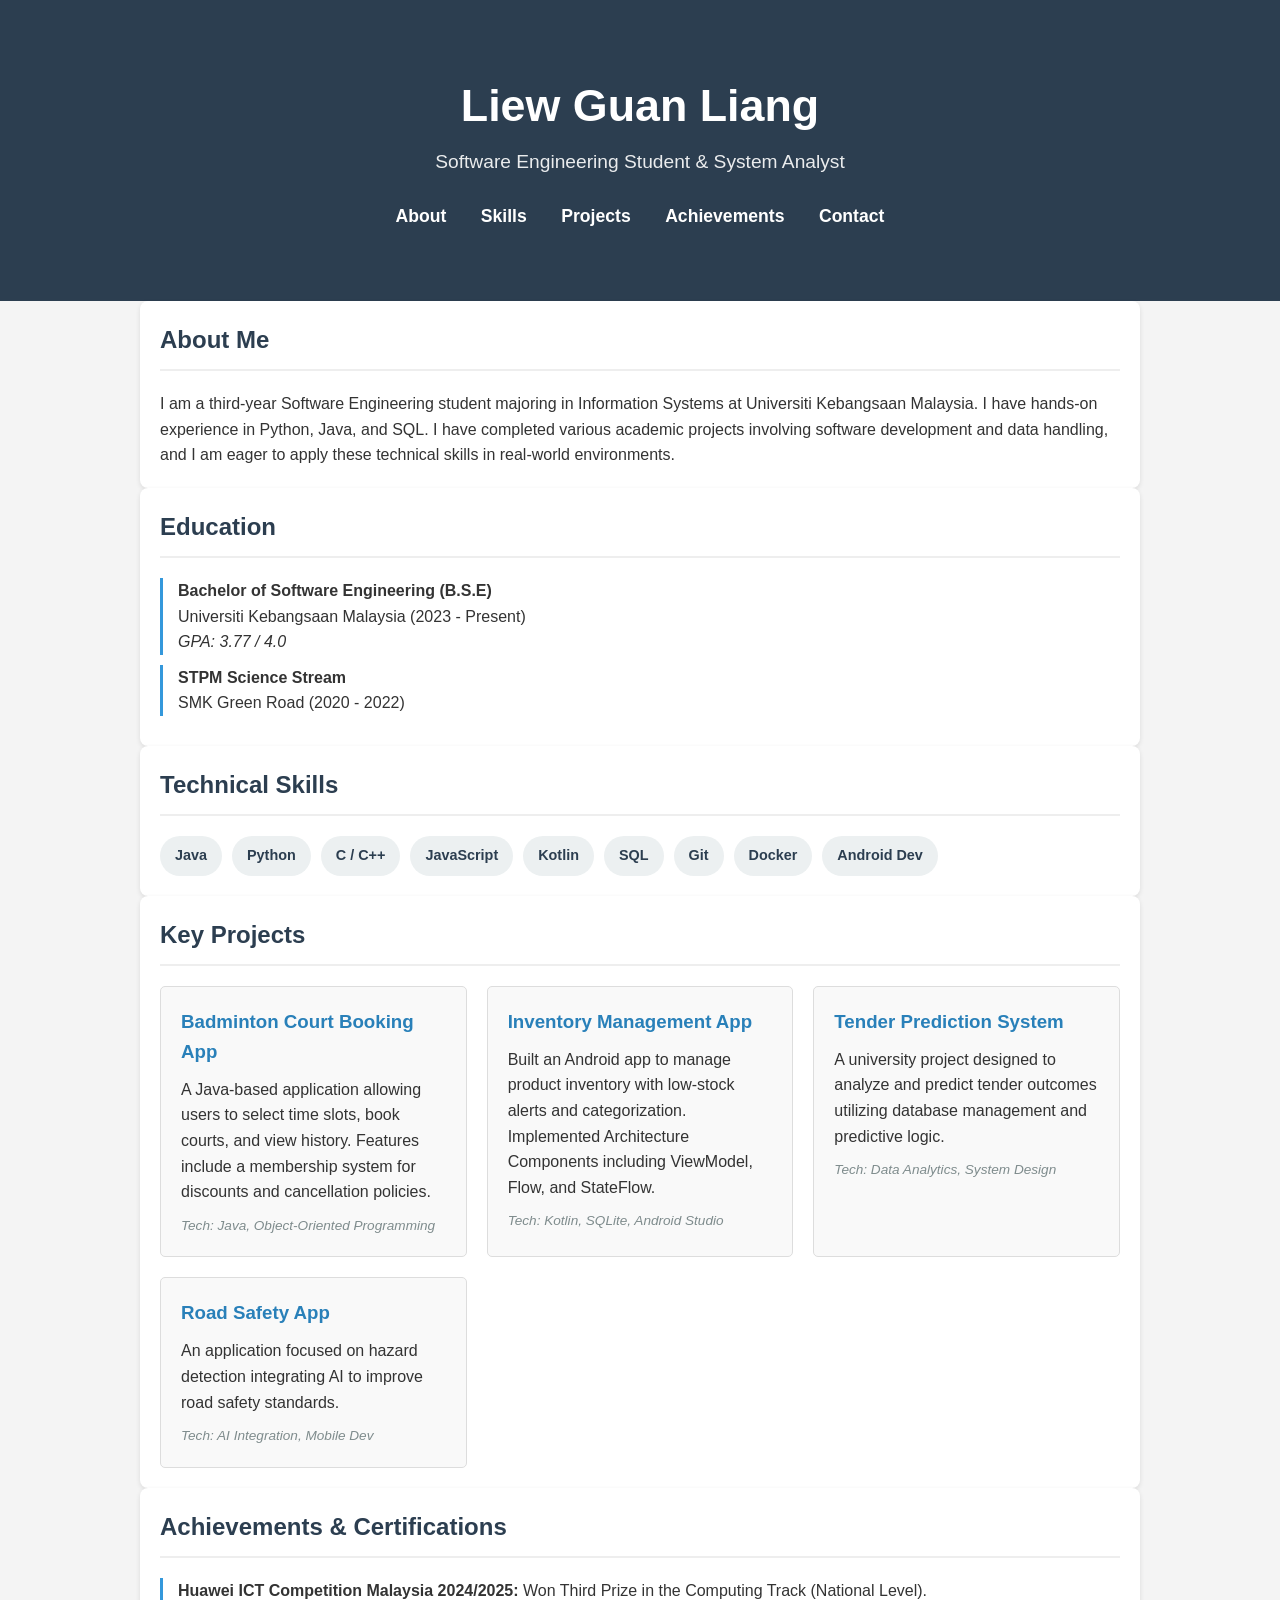
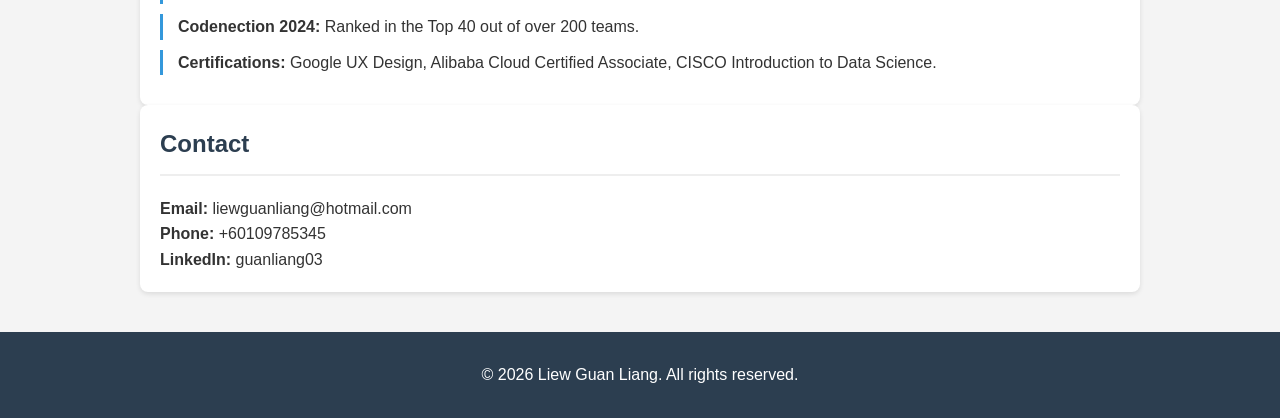
==== index.html @ 7f11881a "Add files via upload" ====
<!DOCTYPE html>
<html lang="en">
<head>
    <meta charset="UTF-8">
    <meta name="viewport" content="width=device-width, initial-scale=1.0">
    <title>Liew Guan Liang - Portfolio</title>
    <style>
        /* General Reset */
        * {
            margin: 0;
            padding: 0;
            box-sizing: border-box;
            font-family: 'Arial', sans-serif;
        }

        body {
            background-color: #f4f4f4;
            color: #333;
            line-height: 1.6;
        }

        /* Container */
        .container {
            width: 90%;
            max-width: 1000px;
            margin: auto;
            padding: 20px;
        }

        /* Header */
        header {
            background: #2c3e50;
            color: #fff;
            padding: 50px 0;
            text-align: center;
        }

        header h1 {
            font-size: 2.8rem;
            margin-bottom: 5px;
        }

        header p {
            font-size: 1.2rem;
            opacity: 0.9;
        }

        nav {
            margin-top: 25px;
        }

        nav a {
            color: #fff;
            text-decoration: none;
            margin: 0 15px;
            font-weight: bold;
            font-size: 1.1rem;
        }

        nav a:hover {
            text-decoration: underline;
        }

        /* Sections */
        section {
            margin: 30px auto;
            background: #fff;
            padding: 30px;
            border-radius: 8px;
            box-shadow: 0 2px 5px rgba(0,0,0,0.1);
        }

        h2 {
            color: #2c3e50;
            margin-bottom: 20px;
            border-bottom: 2px solid #eee;
            padding-bottom: 10px;
        }

        /* Lists (Education, Achievements) */
        ul.simple-list {
            list-style-type: none;
            padding-left: 0;
        }

        ul.simple-list li {
            margin-bottom: 10px;
            padding-left: 15px;
            border-left: 3px solid #3498db;
        }

        /* Skills Tag Cloud */
        .skills-container {
            display: flex;
            flex-wrap: wrap;
            gap: 10px;
        }

        .skill-tag {
            background: #ecf0f1;
            color: #2c3e50;
            padding: 8px 15px;
            border-radius: 20px;
            font-weight: bold;
            font-size: 0.9rem;
        }

        /* Project Grid */
        .project-grid {
            display: grid;
            grid-template-columns: repeat(auto-fit, minmax(280px, 1fr));
            gap: 20px;
        }

        .card {
            background: #f9f9f9;
            padding: 20px;
            border: 1px solid #ddd;
            border-radius: 5px;
            transition: transform 0.2s;
        }

        .card:hover {
            transform: translateY(-5px);
            box-shadow: 0 4px 8px rgba(0,0,0,0.1);
        }

        .card h3 {
            margin-bottom: 10px;
            color: #2980b9;
        }

        .card .tech-stack {
            font-size: 0.85rem;
            color: #7f8c8d;
            margin-top: 10px;
            font-style: italic;
        }

        /* Footer */
        footer {
            text-align: center;
            padding: 30px;
            background: #2c3e50;
            color: #fff;
            margin-top: 40px;
        }

        footer a {
            color: #bdc3c7;
            text-decoration: none;
        }
    </style>
</head>
<body>

    <header>
        <div class="container">
            <h1>Liew Guan Liang</h1>
            <p>Software Engineering Student & System Analyst</p>
            <nav>
                <a href="#about">About</a>
                <a href="#skills">Skills</a>
                <a href="#projects">Projects</a>
                <a href="#achievements">Achievements</a>
                <a href="#contact">Contact</a>
            </nav>
        </div>
    </header>

    <section id="about" class="container">
        <h2>About Me</h2>
        <p>I am a third-year Software Engineering student majoring in Information Systems at Universiti Kebangsaan Malaysia. I have hands-on experience in Python, Java, and SQL. I have completed various academic projects involving software development and data handling, and I am eager to apply these technical skills in real-world environments.</p>
    </section>

    <section id="education" class="container">
        <h2>Education</h2>
        <ul class="simple-list">
            <li>
                <strong>Bachelor of Software Engineering (B.S.E)</strong><br>
                Universiti Kebangsaan Malaysia (2023 - Present) <br>
                <em>GPA: 3.77 / 4.0</em>
            </li>
            <li>
                <strong>STPM Science Stream</strong><br>
                SMK Green Road (2020 - 2022)
            </li>
        </ul>
    </section>

    <section id="skills" class="container">
        <h2>Technical Skills</h2>
        <div class="skills-container">
            <span class="skill-tag">Java</span>
            <span class="skill-tag">Python</span>
            <span class="skill-tag">C / C++</span>
            <span class="skill-tag">JavaScript</span>
            <span class="skill-tag">Kotlin</span>
            <span class="skill-tag">SQL</span>
            <span class="skill-tag">Git</span>
            <span class="skill-tag">Docker</span>
            <span class="skill-tag">Android Dev</span>
        </div>
    </section>

    <section id="projects" class="container">
        <h2>Key Projects</h2>
        <div class="project-grid">
            
            <div class="card">
                <h3>Badminton Court Booking App</h3>
                <p>A Java-based application allowing users to select time slots, book courts, and view history. Features include a membership system for discounts and cancellation policies.</p>
                <p class="tech-stack">Tech: Java, Object-Oriented Programming</p>
            </div>

            <div class="card">
                <h3>Inventory Management App</h3>
                <p>Built an Android app to manage product inventory with low-stock alerts and categorization. Implemented Architecture Components including ViewModel, Flow, and StateFlow.</p>
                <p class="tech-stack">Tech: Kotlin, SQLite, Android Studio</p>
            </div>

            <div class="card">
                <h3>Tender Prediction System</h3>
                <p>A university project designed to analyze and predict tender outcomes utilizing database management and predictive logic.</p>
                <p class="tech-stack">Tech: Data Analytics, System Design</p>
            </div>

            <div class="card">
                <h3>Road Safety App</h3>
                <p>An application focused on hazard detection integrating AI to improve road safety standards.</p>
                <p class="tech-stack">Tech: AI Integration, Mobile Dev</p>
            </div>

        </div>
    </section>

    <section id="achievements" class="container">
        <h2>Achievements & Certifications</h2>
        <ul class="simple-list">
            <li><strong>Huawei ICT Competition Malaysia 2024/2025:</strong> Won Third Prize in the Computing Track (National Level).</li>
            <li><strong>Codenection 2024:</strong> Ranked in the Top 40 out of over 200 teams.</li>
            <li><strong>Certifications:</strong> Google UX Design, Alibaba Cloud Certified Associate, CISCO Introduction to Data Science.</li>
        </ul>
    </section>

    <section id="contact" class="container">
        <h2>Contact</h2>
        <p><strong>Email:</strong> liewguanliang@hotmail.com</p>
        <p><strong>Phone:</strong> +60109785345</p>
        <p><strong>LinkedIn:</strong> guanliang03</p>
    </section>

    <footer>
        <p>&copy; 2026 Liew Guan Liang. All rights reserved.</p>
    </footer>

</body>
</html>
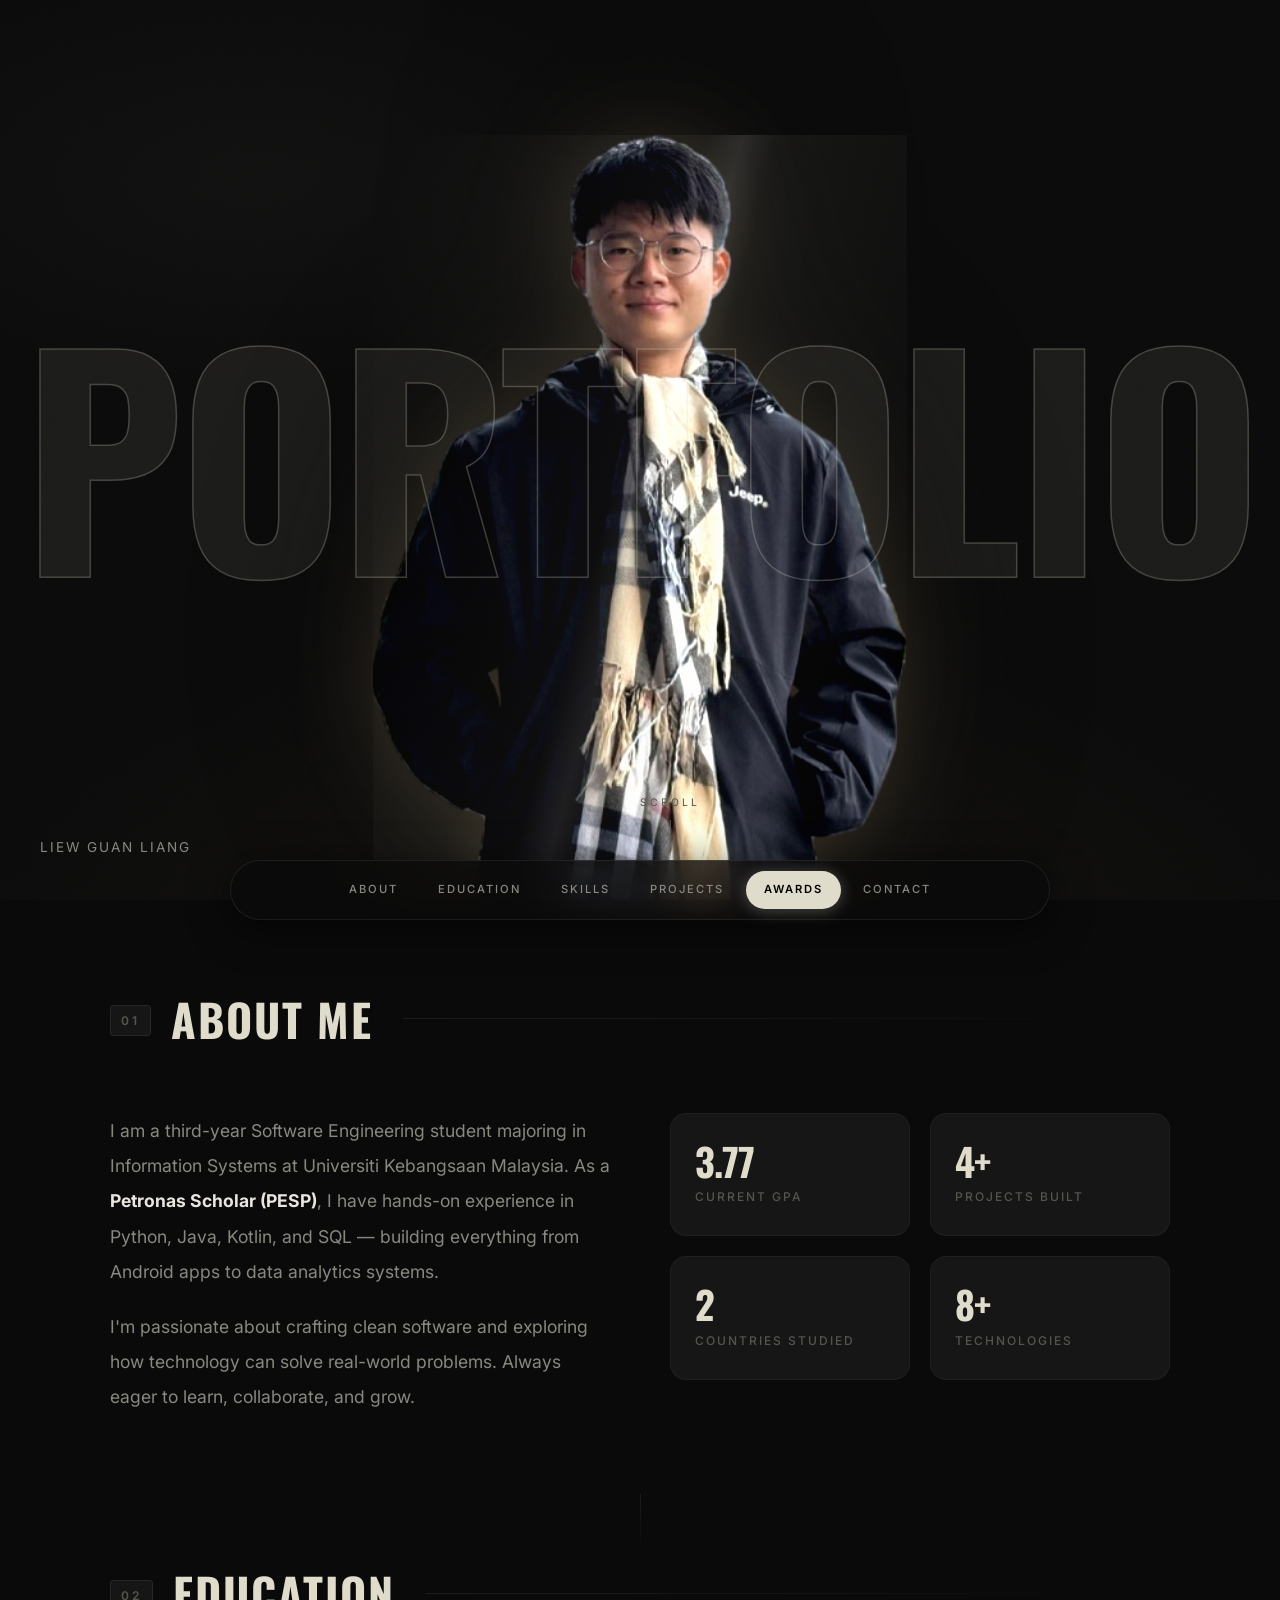
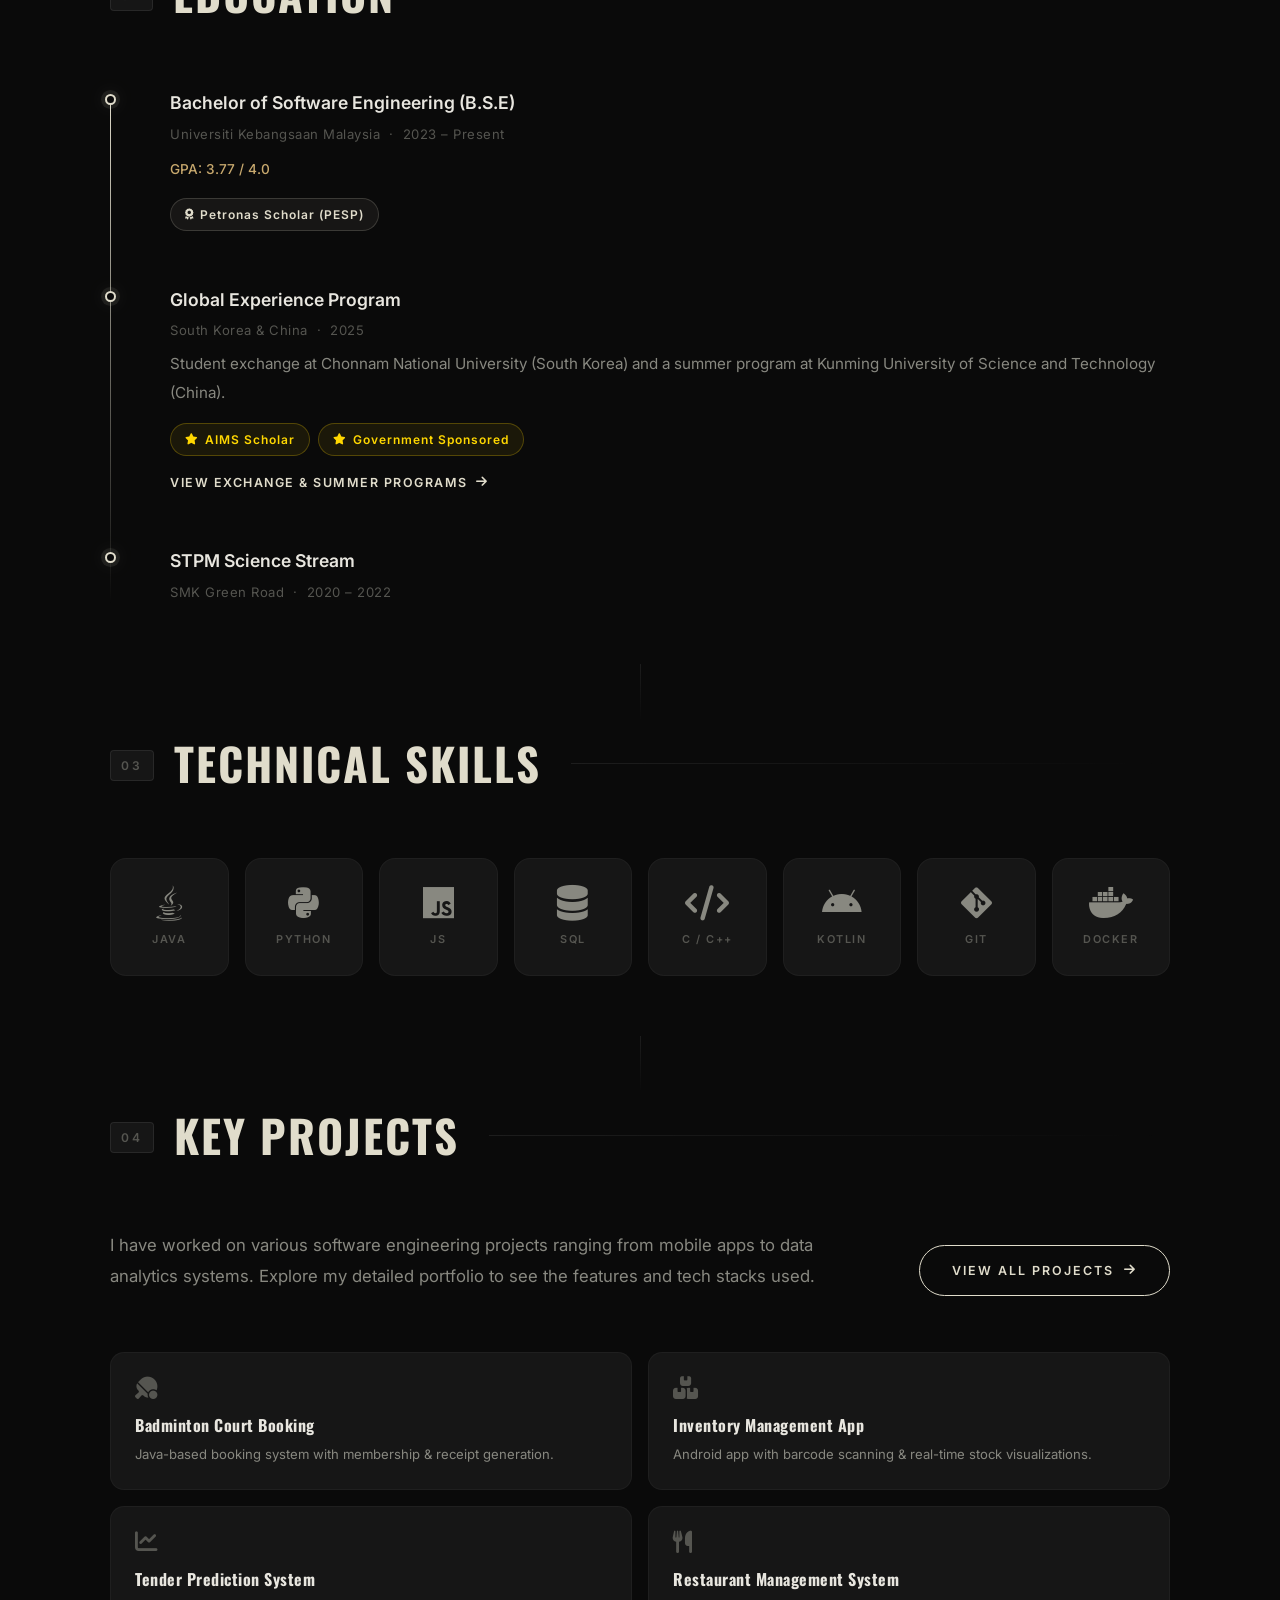
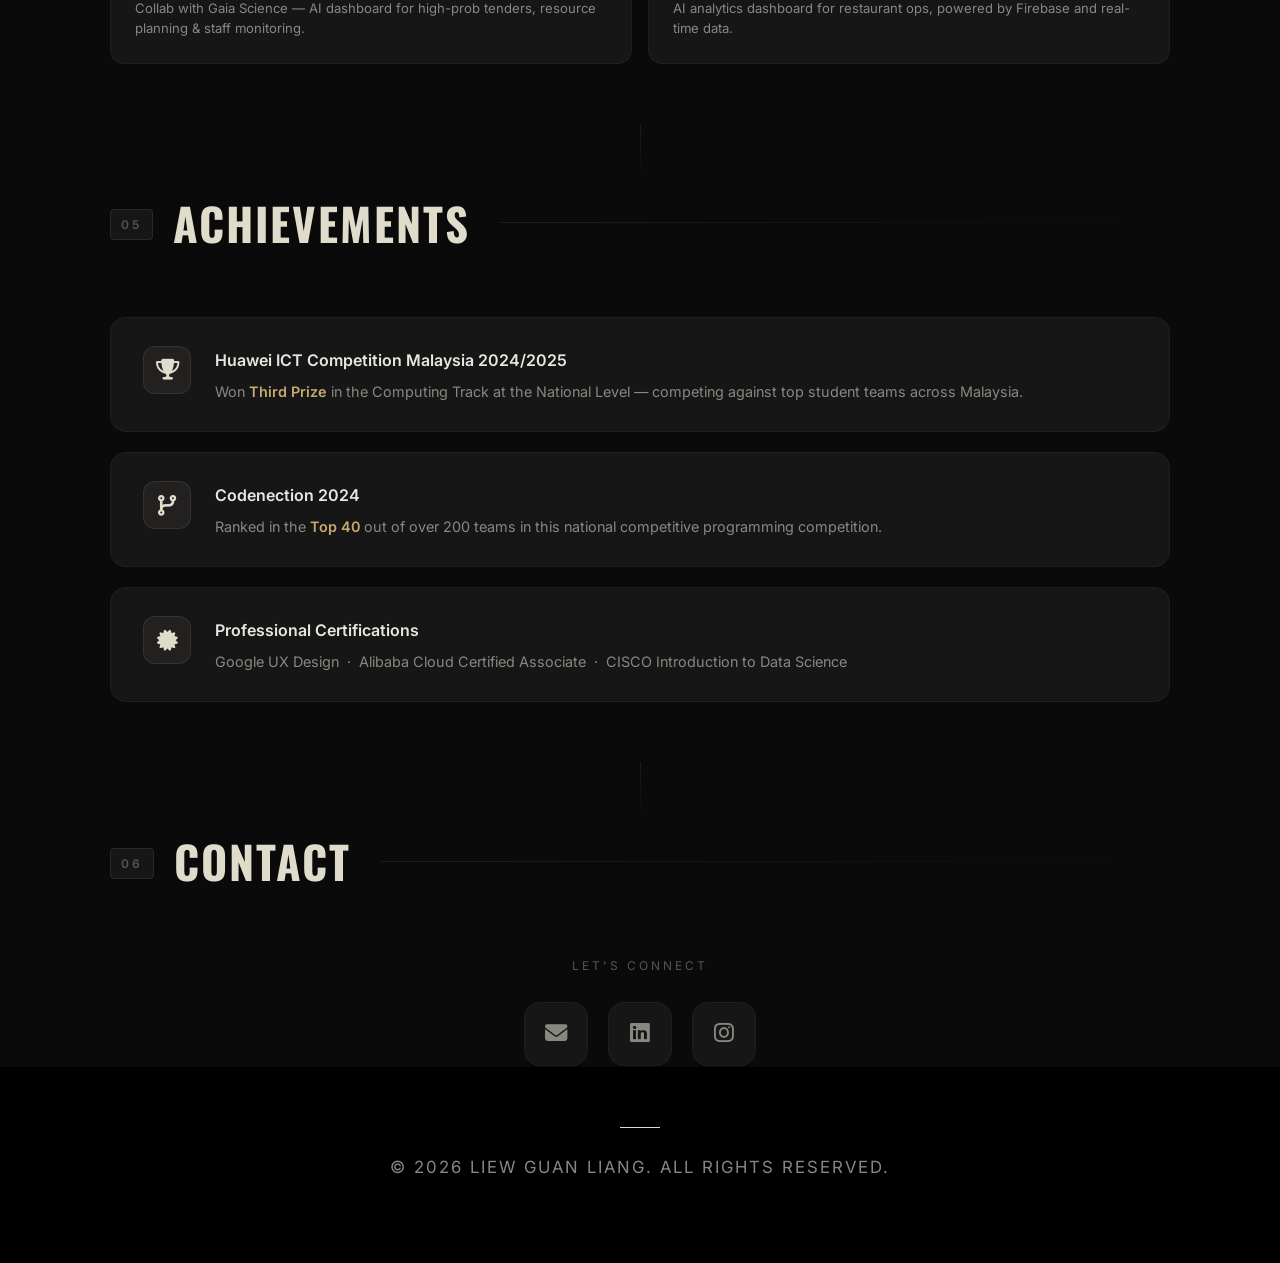
==== commit 7fa28fae: "feat: update to premium dark-themed portfolio structure and organize assets" ====
--- a/index.html
+++ b/index.html
@@ -1,258 +1,344 @@
-<!DOCTYPE html>
-<html lang="en">
-<head>
-    <meta charset="UTF-8">
-    <meta name="viewport" content="width=device-width, initial-scale=1.0">
-    <title>Liew Guan Liang - Portfolio</title>
-    <style>
-        /* General Reset */
-        * {
-            margin: 0;
-            padding: 0;
-            box-sizing: border-box;
-            font-family: 'Arial', sans-serif;
-        }
-
-        body {
-            background-color: #f4f4f4;
-            color: #333;
-            line-height: 1.6;
-        }
-
-        /* Container */
-        .container {
-            width: 90%;
-            max-width: 1000px;
-            margin: auto;
-            padding: 20px;
-        }
-
-        /* Header */
-        header {
-            background: #2c3e50;
-            color: #fff;
-            padding: 50px 0;
-            text-align: center;
-        }
-
-        header h1 {
-            font-size: 2.8rem;
-            margin-bottom: 5px;
-        }
-
-        header p {
-            font-size: 1.2rem;
-            opacity: 0.9;
-        }
-
-        nav {
-            margin-top: 25px;
-        }
-
-        nav a {
-            color: #fff;
-            text-decoration: none;
-            margin: 0 15px;
-            font-weight: bold;
-            font-size: 1.1rem;
-        }
-
-        nav a:hover {
-            text-decoration: underline;
-        }
-
-        /* Sections */
-        section {
-            margin: 30px auto;
-            background: #fff;
-            padding: 30px;
-            border-radius: 8px;
-            box-shadow: 0 2px 5px rgba(0,0,0,0.1);
-        }
-
-        h2 {
-            color: #2c3e50;
-            margin-bottom: 20px;
-            border-bottom: 2px solid #eee;
-            padding-bottom: 10px;
-        }
-
-        /* Lists (Education, Achievements) */
-        ul.simple-list {
-            list-style-type: none;
-            padding-left: 0;
-        }
-
-        ul.simple-list li {
-            margin-bottom: 10px;
-            padding-left: 15px;
-            border-left: 3px solid #3498db;
-        }
-
-        /* Skills Tag Cloud */
-        .skills-container {
-            display: flex;
-            flex-wrap: wrap;
-            gap: 10px;
-        }
-
-        .skill-tag {
-            background: #ecf0f1;
-            color: #2c3e50;
-            padding: 8px 15px;
-            border-radius: 20px;
-            font-weight: bold;
-            font-size: 0.9rem;
-        }
-
-        /* Project Grid */
-        .project-grid {
-            display: grid;
-            grid-template-columns: repeat(auto-fit, minmax(280px, 1fr));
-            gap: 20px;
-        }
-
-        .card {
-            background: #f9f9f9;
-            padding: 20px;
-            border: 1px solid #ddd;
-            border-radius: 5px;
-            transition: transform 0.2s;
-        }
-
-        .card:hover {
-            transform: translateY(-5px);
-            box-shadow: 0 4px 8px rgba(0,0,0,0.1);
-        }
-
-        .card h3 {
-            margin-bottom: 10px;
-            color: #2980b9;
-        }
-
-        .card .tech-stack {
-            font-size: 0.85rem;
-            color: #7f8c8d;
-            margin-top: 10px;
-            font-style: italic;
-        }
-
-        /* Footer */
-        footer {
-            text-align: center;
-            padding: 30px;
-            background: #2c3e50;
-            color: #fff;
-            margin-top: 40px;
-        }
-
-        footer a {
-            color: #bdc3c7;
-            text-decoration: none;
-        }
-    </style>
-</head>
-<body>
-
-    <header>
-        <div class="container">
-            <h1>Liew Guan Liang</h1>
-            <p>Software Engineering Student & System Analyst</p>
-            <nav>
-                <a href="#about">About</a>
-                <a href="#skills">Skills</a>
-                <a href="#projects">Projects</a>
-                <a href="#achievements">Achievements</a>
-                <a href="#contact">Contact</a>
-            </nav>
-        </div>
-    </header>
-
-    <section id="about" class="container">
-        <h2>About Me</h2>
-        <p>I am a third-year Software Engineering student majoring in Information Systems at Universiti Kebangsaan Malaysia. I have hands-on experience in Python, Java, and SQL. I have completed various academic projects involving software development and data handling, and I am eager to apply these technical skills in real-world environments.</p>
-    </section>
-
-    <section id="education" class="container">
-        <h2>Education</h2>
-        <ul class="simple-list">
-            <li>
-                <strong>Bachelor of Software Engineering (B.S.E)</strong><br>
-                Universiti Kebangsaan Malaysia (2023 - Present) <br>
-                <em>GPA: 3.77 / 4.0</em>
-            </li>
-            <li>
-                <strong>STPM Science Stream</strong><br>
-                SMK Green Road (2020 - 2022)
-            </li>
-        </ul>
-    </section>
-
-    <section id="skills" class="container">
-        <h2>Technical Skills</h2>
-        <div class="skills-container">
-            <span class="skill-tag">Java</span>
-            <span class="skill-tag">Python</span>
-            <span class="skill-tag">C / C++</span>
-            <span class="skill-tag">JavaScript</span>
-            <span class="skill-tag">Kotlin</span>
-            <span class="skill-tag">SQL</span>
-            <span class="skill-tag">Git</span>
-            <span class="skill-tag">Docker</span>
-            <span class="skill-tag">Android Dev</span>
-        </div>
-    </section>
-
-    <section id="projects" class="container">
-        <h2>Key Projects</h2>
-        <div class="project-grid">
-            
-            <div class="card">
-                <h3>Badminton Court Booking App</h3>
-                <p>A Java-based application allowing users to select time slots, book courts, and view history. Features include a membership system for discounts and cancellation policies.</p>
-                <p class="tech-stack">Tech: Java, Object-Oriented Programming</p>
-            </div>
-
-            <div class="card">
-                <h3>Inventory Management App</h3>
-                <p>Built an Android app to manage product inventory with low-stock alerts and categorization. Implemented Architecture Components including ViewModel, Flow, and StateFlow.</p>
-                <p class="tech-stack">Tech: Kotlin, SQLite, Android Studio</p>
-            </div>
-
-            <div class="card">
-                <h3>Tender Prediction System</h3>
-                <p>A university project designed to analyze and predict tender outcomes utilizing database management and predictive logic.</p>
-                <p class="tech-stack">Tech: Data Analytics, System Design</p>
-            </div>
-
-            <div class="card">
-                <h3>Road Safety App</h3>
-                <p>An application focused on hazard detection integrating AI to improve road safety standards.</p>
-                <p class="tech-stack">Tech: AI Integration, Mobile Dev</p>
-            </div>
-
-        </div>
-    </section>
-
-    <section id="achievements" class="container">
-        <h2>Achievements & Certifications</h2>
-        <ul class="simple-list">
-            <li><strong>Huawei ICT Competition Malaysia 2024/2025:</strong> Won Third Prize in the Computing Track (National Level).</li>
-            <li><strong>Codenection 2024:</strong> Ranked in the Top 40 out of over 200 teams.</li>
-            <li><strong>Certifications:</strong> Google UX Design, Alibaba Cloud Certified Associate, CISCO Introduction to Data Science.</li>
-        </ul>
-    </section>
-
-    <section id="contact" class="container">
-        <h2>Contact</h2>
-        <p><strong>Email:</strong> liewguanliang@hotmail.com</p>
-        <p><strong>Phone:</strong> +60109785345</p>
-        <p><strong>LinkedIn:</strong> guanliang03</p>
-    </section>
-
-    <footer>
-        <p>&copy; 2026 Liew Guan Liang. All rights reserved.</p>
-    </footer>
-
-</body>
+<!DOCTYPE html>
+<html lang="en">
+
+<head>
+    <meta charset="UTF-8">
+    <meta name="viewport" content="width=device-width, initial-scale=1.0">
+    <title>Liew Guan Liang — Software Engineer</title>
+    <meta name="description" content="Portfolio of Liew Guan Liang — Software Engineering student at UKM, Petronas Scholar, and developer with experience in Python, Java, Kotlin, and more.">
+
+    <link rel="stylesheet" href="https://cdnjs.cloudflare.com/ajax/libs/font-awesome/6.5.1/css/all.min.css">
+    <link rel="preconnect" href="https://fonts.googleapis.com">
+    <link rel="preconnect" href="https://fonts.gstatic.com" crossorigin>
+    <link href="https://fonts.googleapis.com/css2?family=Inter:wght@300;400;500;600;700&family=Oswald:wght@500;700&display=swap" rel="stylesheet">
+    <link rel="stylesheet" href="styles.css">
+</head>
+
+<body>
+
+    <!-- Scroll Progress Bar -->
+    <div id="scroll-progress"></div>
+
+    <!-- Cursor Glow -->
+    <div class="cursor-glow" id="cursor-glow"></div>
+
+    <header>
+        <div class="big-text-bg">PORTFOLIO</div>
+        <div class="big-text-overlay">PORTFOLIO</div>
+
+        <div class="profile-img-wrapper">
+            <img src="profile.png" alt="Liew Guan Liang" class="profile-img">
+        </div>
+
+        <div class="header-bottom-left">
+            <h1>Liew Guan Liang</h1>
+        </div>
+
+        <div class="scroll-indicator">Scroll</div>
+    </header>
+
+    <nav id="main-nav">
+        <a href="#about" id="nav-about">About</a>
+        <a href="#education" id="nav-education">Education</a>
+        <a href="#skills" id="nav-skills">Skills</a>
+        <a href="#projects" id="nav-projects">Projects</a>
+        <a href="#achievements" id="nav-achievements">Awards</a>
+        <a href="#contact" id="nav-contact">Contact</a>
+    </nav>
+
+    <!-- ═══ ABOUT ═══════════════════════════════════ -->
+    <section id="about" class="container">
+        <h2 class="reveal">
+            <span class="section-num">01</span>
+            About Me
+        </h2>
+
+        <div class="about-grid">
+            <div class="about-text reveal reveal-delay-1">
+                <p>I am a third-year Software Engineering student majoring in Information Systems at Universiti Kebangsaan Malaysia. As a <strong style="color: var(--text-primary);">Petronas Scholar (PESP)</strong>, I have hands-on experience in Python, Java, Kotlin, and SQL — building everything from Android apps to data analytics systems.</p>
+                <p>I'm passionate about crafting clean software and exploring how technology can solve real-world problems. Always eager to learn, collaborate, and grow.</p>
+            </div>
+
+            <div class="about-stats">
+                <div class="stat-card reveal reveal-delay-2">
+                    <div class="stat-num">3.77</div>
+                    <div class="stat-label">Current GPA</div>
+                </div>
+                <div class="stat-card reveal reveal-delay-3">
+                    <div class="stat-num">4+</div>
+                    <div class="stat-label">Projects Built</div>
+                </div>
+                <div class="stat-card reveal reveal-delay-4">
+                    <div class="stat-num">2</div>
+                    <div class="stat-label">Countries Studied</div>
+                </div>
+                <div class="stat-card reveal reveal-delay-5">
+                    <div class="stat-num">8+</div>
+                    <div class="stat-label">Technologies</div>
+                </div>
+            </div>
+        </div>
+    </section>
+
+    <!-- ═══ EDUCATION ════════════════════════════════ -->
+    <section id="education" class="container">
+        <h2 class="reveal">
+            <span class="section-num">02</span>
+            Education
+        </h2>
+
+        <div class="timeline">
+            <div class="timeline-item reveal reveal-delay-1">
+                <div class="item-header">
+                    <strong>Bachelor of Software Engineering (B.S.E)</strong>
+                    <div class="item-meta">Universiti Kebangsaan Malaysia &nbsp;·&nbsp; 2023 – Present</div>
+                </div>
+                <em>GPA: 3.77 / 4.0</em>
+                <div style="margin-top: 12px;">
+                    <span class="badge"><i class="fas fa-award" style="font-size:0.7rem;"></i> Petronas Scholar (PESP)</span>
+                </div>
+            </div>
+
+            <div class="timeline-item exchange-link-item reveal reveal-delay-2">
+                <div class="item-header">
+                    <strong>Global Experience Program</strong>
+                    <div class="item-meta">South Korea &amp; China &nbsp;·&nbsp; 2025</div>
+                </div>
+                <p>Student exchange at Chonnam National University (South Korea) and a summer program at Kunming University of Science and Technology (China).</p>
+                <div style="margin-top: 8px;">
+                    <span class="badge gold"><i class="fas fa-star" style="font-size:0.7rem;"></i> AIMS Scholar</span>
+                    <span class="badge gold"><i class="fas fa-star" style="font-size:0.7rem;"></i> Government Sponsored</span>
+                </div>
+                <a href="exchange.html">View Exchange &amp; Summer Programs <i class="fas fa-arrow-right"></i></a>
+            </div>
+
+            <div class="timeline-item reveal reveal-delay-3">
+                <div class="item-header">
+                    <strong>STPM Science Stream</strong>
+                    <div class="item-meta">SMK Green Road &nbsp;·&nbsp; 2020 – 2022</div>
+                </div>
+            </div>
+        </div>
+    </section>
+
+    <!-- ═══ SKILLS ════════════════════════════════════ -->
+    <section id="skills" class="container">
+        <h2 class="reveal">
+            <span class="section-num">03</span>
+            Technical Skills
+        </h2>
+
+        <div class="skills-container">
+            <div class="skill-icon-box reveal reveal-delay-1" data-skill="java" title="Java">
+                <i class="fab fa-java"></i>
+                <span>Java</span>
+            </div>
+            <div class="skill-icon-box reveal reveal-delay-2" data-skill="python" title="Python">
+                <i class="fab fa-python"></i>
+                <span>Python</span>
+            </div>
+            <div class="skill-icon-box reveal reveal-delay-3" data-skill="js" title="JavaScript">
+                <i class="fab fa-js"></i>
+                <span>JS</span>
+            </div>
+            <div class="skill-icon-box reveal reveal-delay-4" data-skill="sql" title="SQL">
+                <i class="fas fa-database"></i>
+                <span>SQL</span>
+            </div>
+            <div class="skill-icon-box reveal reveal-delay-1" data-skill="c" title="C / C++">
+                <i class="fas fa-code"></i>
+                <span>C / C++</span>
+            </div>
+            <div class="skill-icon-box reveal reveal-delay-2" data-skill="kotlin" title="Kotlin">
+                <i class="fab fa-android"></i>
+                <span>Kotlin</span>
+            </div>
+            <div class="skill-icon-box reveal reveal-delay-3" data-skill="git" title="Git">
+                <i class="fab fa-git-alt"></i>
+                <span>Git</span>
+            </div>
+            <div class="skill-icon-box reveal reveal-delay-4" data-skill="docker" title="Docker">
+                <i class="fab fa-docker"></i>
+                <span>Docker</span>
+            </div>
+        </div>
+    </section>
+
+    <!-- ═══ PROJECTS ══════════════════════════════════ -->
+    <section id="projects" class="container">
+        <h2 class="reveal">
+            <span class="section-num">04</span>
+            Key Projects
+        </h2>
+
+        <div class="projects-intro reveal">
+            <p>I have worked on various software engineering projects ranging from mobile apps to data analytics systems. Explore my detailed portfolio to see the features and tech stacks used.</p>
+            <a href="projects.html" class="btn-outline" id="view-projects-btn">
+                <span>View All Projects</span>
+                <i class="fas fa-arrow-right"></i>
+            </a>
+        </div>
+
+        <div class="project-teasers">
+            <div class="teaser-card reveal reveal-delay-1">
+                <i class="fas fa-table-tennis teaser-icon"></i>
+                <h4>Badminton Court Booking</h4>
+                <p>Java-based booking system with membership & receipt generation.</p>
+            </div>
+            <div class="teaser-card reveal reveal-delay-2">
+                <i class="fas fa-boxes-stacked teaser-icon"></i>
+                <h4>Inventory Management App</h4>
+                <p>Android app with barcode scanning & real-time stock visualizations.</p>
+            </div>
+            <div class="teaser-card reveal reveal-delay-3">
+                <i class="fas fa-chart-line teaser-icon"></i>
+                <h4>Tender Prediction System</h4>
+                <p>Collab with Gaia Science — AI dashboard for high-prob tenders, resource planning &amp; staff monitoring.</p>
+            </div>
+            <div class="teaser-card reveal reveal-delay-4">
+                <i class="fas fa-utensils teaser-icon"></i>
+                <h4>Restaurant Management System</h4>
+                <p>AI analytics dashboard for restaurant ops, powered by Firebase and real-time data.</p>
+            </div>
+        </div>
+    </section>
+
+    <!-- ═══ ACHIEVEMENTS ══════════════════════════════ -->
+    <section id="achievements" class="container">
+        <h2 class="reveal">
+            <span class="section-num">05</span>
+            Achievements
+        </h2>
+
+        <div class="achievement-list">
+            <div class="achievement-item reveal reveal-delay-1">
+                <div class="achievement-icon">
+                    <i class="fas fa-trophy"></i>
+                </div>
+                <div class="achievement-content">
+                    <strong>Huawei ICT Competition Malaysia 2024/2025</strong>
+                    <p>Won <span style="color: var(--accent-warm); font-weight: 600;">Third Prize</span> in the Computing Track at the National Level — competing against top student teams across Malaysia.</p>
+                </div>
+            </div>
+
+            <div class="achievement-item reveal reveal-delay-2">
+                <div class="achievement-icon">
+                    <i class="fas fa-code-branch"></i>
+                </div>
+                <div class="achievement-content">
+                    <strong>Codenection 2024</strong>
+                    <p>Ranked in the <span style="color: var(--accent-warm); font-weight: 600;">Top 40</span> out of over 200 teams in this national competitive programming competition.</p>
+                </div>
+            </div>
+
+            <div class="achievement-item reveal reveal-delay-3">
+                <div class="achievement-icon">
+                    <i class="fas fa-certificate"></i>
+                </div>
+                <div class="achievement-content">
+                    <strong>Professional Certifications</strong>
+                    <p>Google UX Design &nbsp;·&nbsp; Alibaba Cloud Certified Associate &nbsp;·&nbsp; CISCO Introduction to Data Science</p>
+                </div>
+            </div>
+        </div>
+    </section>
+
+    <!-- ═══ CONTACT ═══════════════════════════════════ -->
+    <section id="contact" class="container">
+        <h2 class="reveal">
+            <span class="section-num">06</span>
+            Contact
+        </h2>
+
+        <div class="contact-wrapper reveal">
+            <p class="contact-label">Let's connect</p>
+            <div class="contact-links">
+                <a href="mailto:liewguanliang@hotmail.com" class="contact-item" id="contact-email" title="Email">
+                    <i class="fas fa-envelope"></i>
+                </a>
+                <a href="https://www.linkedin.com/in/guanliang03" target="_blank" class="contact-item" id="contact-linkedin" title="LinkedIn">
+                    <i class="fab fa-linkedin"></i>
+                </a>
+                <a href="https://instagram.com/guanliang__" target="_blank" class="contact-item" id="contact-instagram" title="Instagram">
+                    <i class="fab fa-instagram"></i>
+                </a>
+            </div>
+        </div>
+    </section>
+
+    <footer>
+        <p>&copy; 2026 Liew Guan Liang. All rights reserved.</p>
+    </footer>
+
+    <script>
+        // ─── Scroll Progress Bar ───────────────────
+        const progressBar = document.getElementById('scroll-progress');
+        window.addEventListener('scroll', () => {
+            const scrollTop = window.scrollY;
+            const docHeight = document.documentElement.scrollHeight - window.innerHeight;
+            const progress = (scrollTop / docHeight) * 100;
+            progressBar.style.width = progress + '%';
+        });
+
+        // ─── Cursor Glow ──────────────────────────
+        const cursorGlow = document.getElementById('cursor-glow');
+        document.addEventListener('mousemove', (e) => {
+            cursorGlow.style.left = e.clientX + 'px';
+            cursorGlow.style.top  = e.clientY + 'px';
+        });
+        document.addEventListener('mouseleave', () => { cursorGlow.style.opacity = '0'; });
+        document.addEventListener('mouseenter', () => { cursorGlow.style.opacity = '1'; });
+
+        // ─── Scroll Spy ───────────────────────────
+        const sections = document.querySelectorAll('section');
+        const navLinks = document.querySelectorAll('nav a');
+
+        const observer = new IntersectionObserver((entries) => {
+            entries.forEach(entry => {
+                if (entry.isIntersecting) {
+                    const id = entry.target.getAttribute('id');
+                    navLinks.forEach(link => {
+                        link.classList.remove('active');
+                        if (link.getAttribute('href') === `#${id}`) {
+                            link.classList.add('active');
+                        }
+                    });
+                }
+            });
+        }, { root: null, rootMargin: '-20% 0px -70% 0px', threshold: 0 });
+
+        sections.forEach(section => observer.observe(section));
+
+        // ─── Scroll Reveal ────────────────────────
+        const revealEls = document.querySelectorAll('.reveal, .reveal-left');
+        const revealObserver = new IntersectionObserver((entries) => {
+            entries.forEach(entry => {
+                if (entry.isIntersecting) {
+                    entry.target.classList.add('visible');
+                    revealObserver.unobserve(entry.target);
+                }
+            });
+        }, { threshold: 0.1, rootMargin: '0px 0px -60px 0px' });
+
+        revealEls.forEach(el => revealObserver.observe(el));
+
+        // ─── Sticky Nav Shadow on Scroll ──────────
+        const nav = document.getElementById('main-nav');
+        window.addEventListener('scroll', () => {
+            if (window.scrollY > 80) {
+                nav.style.boxShadow = '0 8px 40px rgba(0,0,0,0.8)';
+            } else {
+                nav.style.boxShadow = '0 8px 40px rgba(0,0,0,0.6)';
+            }
+        });
+
+        // ─── Skill box stagger animation ──────────
+        const skillBoxes = document.querySelectorAll('.skill-icon-box');
+        skillBoxes.forEach((box, i) => {
+            box.style.transitionDelay = `${i * 0.05}s`;
+        });
+    </script>
+
+</body>
+
 </html>
--- a/styles.css
+++ b/styles.css
@@ -0,0 +1,1528 @@
+/* ═══════════════════════════════════════════════
+   PREMIUM DARK PORTFOLIO — ENHANCED UI/UX
+   ═══════════════════════════════════════════════ */
+
+@import url('https://fonts.googleapis.com/css2?family=Inter:wght@300;400;500;600;700&family=Oswald:wght@500;700&display=swap');
+
+:root {
+    --bg-color: #0a0a0a;
+    --bg-secondary: #111111;
+    --bg-card: #161616;
+    --bg-card-hover: #1c1c1c;
+    --text-primary: #e8e6df;
+    --text-secondary: #888880;
+    --text-muted: #555550;
+    --accent: #E0DCCB;
+    --accent-warm: #c8a96e;
+    --accent-glow: rgba(224, 220, 203, 0.15);
+    --accent-glow-strong: rgba(224, 220, 203, 0.35);
+    --border-subtle: rgba(255, 255, 255, 0.04);
+    --border-soft: rgba(255, 255, 255, 0.08);
+    --nav-bg: rgba(10, 10, 10, 0.8);
+    --font-heading: 'Oswald', sans-serif;
+    --font-body: 'Inter', sans-serif;
+    --ease-smooth: cubic-bezier(0.25, 0.8, 0.25, 1);
+    --ease-spring: cubic-bezier(0.34, 1.56, 0.64, 1);
+    --ease-out: cubic-bezier(0.0, 0, 0.2, 1);
+    --transition: all 0.35s var(--ease-smooth);
+    --shadow-soft: 0 8px 32px rgba(0, 0, 0, 0.4);
+    --shadow-hover: 0 24px 60px rgba(0, 0, 0, 0.6);
+    --shadow-glow: 0 0 40px rgba(224, 220, 203, 0.12);
+    --radius-card: 20px;
+    --radius-pill: 100px;
+}
+
+/* ─── RESET & BASE ─────────────────────────────── */
+*, *::before, *::after {
+    margin: 0;
+    padding: 0;
+    box-sizing: border-box;
+}
+
+html {
+    scroll-behavior: smooth;
+    font-size: 16px;
+}
+
+body {
+    background-color: var(--bg-color);
+    color: var(--text-primary);
+    font-family: var(--font-body);
+    line-height: 1.75;
+    overflow-x: hidden;
+    -webkit-font-smoothing: antialiased;
+}
+
+/* ─── CUSTOM SCROLLBAR ─────────────────────────── */
+::-webkit-scrollbar { width: 6px; }
+::-webkit-scrollbar-track { background: var(--bg-color); }
+::-webkit-scrollbar-thumb {
+    background: #2a2a2a;
+    border-radius: 3px;
+}
+::-webkit-scrollbar-thumb:hover {
+    background: var(--accent);
+}
+
+/* ─── SCROLL PROGRESS BAR ──────────────────────── */
+#scroll-progress {
+    position: fixed;
+    top: 0;
+    left: 0;
+    width: 0%;
+    height: 2px;
+    background: linear-gradient(90deg, var(--accent-warm), var(--accent));
+    z-index: 9999;
+    transition: width 0.1s linear;
+    box-shadow: 0 0 8px rgba(224, 220, 203, 0.5);
+}
+
+/* ─── CUSTOM CURSOR ────────────────────────────── */
+.cursor-glow {
+    position: fixed;
+    width: 300px;
+    height: 300px;
+    border-radius: 50%;
+    background: radial-gradient(circle, rgba(224, 220, 203, 0.04) 0%, transparent 70%);
+    pointer-events: none;
+    z-index: 0;
+    transform: translate(-50%, -50%);
+    transition: opacity 0.3s ease;
+}
+
+/* ─── HERO SECTION ─────────────────────────────── */
+header {
+    background-color: var(--bg-color);
+    color: var(--accent);
+    height: 100vh;
+    position: relative;
+    overflow: hidden;
+    display: flex;
+    justify-content: center;
+    align-items: flex-end;
+}
+
+/* Animated gradient background */
+header::before {
+    content: '';
+    position: absolute;
+    inset: 0;
+    background:
+        radial-gradient(ellipse 80% 60% at 50% 110%, rgba(200, 169, 110, 0.06) 0%, transparent 70%),
+        radial-gradient(ellipse 60% 40% at 20% 20%, rgba(224, 220, 203, 0.03) 0%, transparent 60%);
+    z-index: 0;
+    animation: heroGlow 8s ease-in-out infinite alternate;
+}
+
+@keyframes heroGlow {
+    0%   { opacity: 0.6; }
+    100% { opacity: 1; }
+}
+
+/* Noise texture overlay */
+header::after {
+    content: '';
+    position: absolute;
+    inset: 0;
+    background-image: url("data:image/svg+xml,%3Csvg viewBox='0 0 256 256' xmlns='http://www.w3.org/2000/svg'%3E%3Cfilter id='noise'%3E%3CfeTurbulence type='fractalNoise' baseFrequency='0.9' numOctaves='4' stitchTiles='stitch'/%3E%3C/filter%3E%3Crect width='100%25' height='100%25' filter='url(%23noise)' opacity='0.04'/%3E%3C/svg%3E");
+    background-size: 200px 200px;
+    z-index: 1;
+    pointer-events: none;
+    opacity: 0.5;
+}
+
+/* Big background text */
+.big-text-bg {
+    font-family: var(--font-heading);
+    font-size: 22vw;
+    font-weight: 700;
+    text-transform: uppercase;
+    position: absolute;
+    top: 50%;
+    left: 50%;
+    transform: translate(-50%, -50%);
+    z-index: 2;
+    color: var(--accent);
+    letter-spacing: -5px;
+    white-space: nowrap;
+    line-height: 1;
+    opacity: 0.08;
+    animation: subtleFloat 12s ease-in-out infinite;
+}
+
+@keyframes subtleFloat {
+    0%, 100% { transform: translate(-50%, -50%) scale(1); }
+    50%       { transform: translate(-50%, -51%) scale(1.005); }
+}
+
+/* Outline overlay text */
+.big-text-overlay {
+    font-family: var(--font-heading);
+    font-size: 22vw;
+    font-weight: 700;
+    text-transform: uppercase;
+    position: absolute;
+    top: 50%;
+    left: 50%;
+    transform: translate(-50%, -50%);
+    z-index: 4;
+    color: transparent;
+    -webkit-text-stroke: 1.5px rgba(224, 220, 203, 0.25);
+    letter-spacing: -5px;
+    white-space: nowrap;
+    pointer-events: none;
+    line-height: 1;
+}
+
+/* Profile image wrapper — holds glow + image */
+.profile-img-wrapper {
+    position: relative;
+    z-index: 3;
+    height: 85vh;
+    display: flex;
+    align-items: flex-end;
+    justify-content: center;
+}
+
+/* Warm ground glow beneath the figure */
+.profile-img-wrapper::before {
+    content: '';
+    position: absolute;
+    bottom: -10px;
+    left: 50%;
+    transform: translateX(-50%);
+    width: 70%;
+    height: 120px;
+    background: radial-gradient(ellipse at center,
+        rgba(200, 169, 110, 0.25) 0%,
+        rgba(224, 220, 203, 0.08) 50%,
+        transparent 75%
+    );
+    filter: blur(20px);
+    z-index: -1;
+    animation: groundGlow 4s ease-in-out infinite alternate;
+}
+
+/* Animated rim-light shimmer on the side */
+.profile-img-wrapper::after {
+    content: '';
+    position: absolute;
+    inset: 0;
+    background: linear-gradient(
+        105deg,
+        transparent 30%,
+        rgba(224, 220, 203, 0.06) 48%,
+        rgba(255, 255, 255, 0.12) 50%,
+        rgba(224, 220, 203, 0.06) 52%,
+        transparent 70%
+    );
+    background-size: 300% 100%;
+    background-position: -100% 0;
+    animation: rimShimmer 6s ease-in-out infinite;
+    pointer-events: none;
+    z-index: 5;
+}
+
+@keyframes groundGlow {
+    0%   { opacity: 0.6; transform: translateX(-50%) scaleX(0.9); }
+    100% { opacity: 1;   transform: translateX(-50%) scaleX(1.1); }
+}
+
+@keyframes rimShimmer {
+    0%   { background-position: -100% 0; opacity: 0; }
+    30%  { opacity: 1; }
+    60%  { background-position: 200% 0; opacity: 1; }
+    100% { background-position: 200% 0; opacity: 0; }
+}
+
+/* Profile image */
+.profile-img {
+    height: 85vh;
+    width: auto;
+    max-width: 90vw;
+    object-fit: contain;
+    position: relative;
+    z-index: 3;
+    filter:
+        contrast(1.12)
+        brightness(1.05)
+        saturate(0.95)
+        drop-shadow(0 0 40px rgba(200, 169, 110, 0.18))
+        drop-shadow(0 -30px 80px rgba(0, 0, 0, 0.9))
+        drop-shadow(2px 0 30px rgba(224, 220, 203, 0.08));
+    transition: transform 0.7s var(--ease-smooth), filter 0.7s ease;
+    animation: heroEntrance 1.4s var(--ease-out) forwards;
+}
+
+@keyframes heroEntrance {
+    0%   {
+        opacity: 0;
+        transform: translateY(50px) scale(0.98);
+        filter: contrast(1.0) brightness(0.6) drop-shadow(0 -20px 60px rgba(0,0,0,0.8));
+    }
+    100% {
+        opacity: 1;
+        transform: translateY(0) scale(1);
+    }
+}
+
+.profile-img-wrapper:hover .profile-img {
+    transform: scale(1.02) translateY(-6px);
+    filter:
+        contrast(1.15)
+        brightness(1.1)
+        saturate(1.05)
+        drop-shadow(0 0 60px rgba(200, 169, 110, 0.28))
+        drop-shadow(0 -40px 100px rgba(0, 0, 0, 0.7))
+        drop-shadow(3px 0 40px rgba(224, 220, 203, 0.15));
+}
+
+/* Header text elements */
+.header-top-left {
+    position: absolute;
+    top: 40px;
+    left: 40px;
+    z-index: 5;
+    font-family: var(--font-body);
+    font-size: 0.75rem;
+    letter-spacing: 3px;
+    text-transform: uppercase;
+    color: var(--text-secondary);
+    font-weight: 500;
+    animation: fadeSlideDown 1s 0.3s var(--ease-out) both;
+}
+
+.header-bottom-left {
+    position: absolute;
+    bottom: 40px;
+    left: 40px;
+    z-index: 5;
+    text-align: left;
+    animation: fadeSlideUp 1s 0.5s var(--ease-out) both;
+}
+
+.header-bottom-left h1 {
+    font-family: var(--font-body);
+    font-size: 0.85rem;
+    font-weight: 400;
+    margin: 0;
+    letter-spacing: 2px;
+    text-transform: uppercase;
+    color: var(--text-secondary);
+    white-space: nowrap;
+}
+
+.header-bottom-right {
+    position: absolute;
+    bottom: 40px;
+    right: 40px;
+    z-index: 5;
+    font-family: var(--font-body);
+    font-size: 0.75rem;
+    letter-spacing: 2px;
+    text-transform: uppercase;
+    color: var(--text-secondary);
+    font-weight: 400;
+    animation: fadeSlideUp 1s 0.6s var(--ease-out) both;
+}
+
+.header-arrow {
+    position: absolute;
+    top: 40px;
+    right: 40px;
+    font-size: 1.2rem;
+    z-index: 5;
+    color: var(--text-secondary);
+    animation: fadeSlideDown 1s 0.4s var(--ease-out) both;
+}
+
+/* Scroll indicator */
+.scroll-indicator {
+    position: absolute;
+    bottom: 40px;
+    left: 50%;
+    transform: translateX(-50%);
+    z-index: 5;
+    display: flex;
+    flex-direction: column;
+    align-items: center;
+    gap: 8px;
+    animation: fadeSlideUp 1s 1.2s var(--ease-out) both;
+    color: var(--text-muted);
+    font-size: 0.65rem;
+    letter-spacing: 3px;
+    text-transform: uppercase;
+}
+
+.scroll-indicator::after {
+    content: '';
+    display: block;
+    width: 1px;
+    height: 40px;
+    background: linear-gradient(to bottom, var(--text-muted), transparent);
+    animation: scrollLine 2s ease-in-out infinite;
+}
+
+@keyframes scrollLine {
+    0%   { transform: scaleY(0); transform-origin: top; opacity: 1; }
+    50%  { transform: scaleY(1); transform-origin: top; opacity: 1; }
+    51%  { transform: scaleY(1); transform-origin: bottom; }
+    100% { transform: scaleY(0); transform-origin: bottom; opacity: 0; }
+}
+
+/* ─── ANIMATIONS ───────────────────────────────── */
+@keyframes fadeSlideDown {
+    from { opacity: 0; transform: translateY(-20px); }
+    to   { opacity: 1; transform: translateY(0); }
+}
+
+@keyframes fadeSlideUp {
+    from { opacity: 0; transform: translateY(20px); }
+    to   { opacity: 1; transform: translateY(0); }
+}
+
+@keyframes fadeSlideLeft {
+    from { opacity: 0; transform: translateX(30px); }
+    to   { opacity: 1; transform: translateX(0); }
+}
+
+/* ─── SCROLL REVEAL ────────────────────────────── */
+.reveal {
+    opacity: 0;
+    transform: translateY(40px);
+    transition: opacity 0.8s var(--ease-out), transform 0.8s var(--ease-out);
+}
+
+.reveal.visible {
+    opacity: 1;
+    transform: translateY(0);
+}
+
+.reveal-left {
+    opacity: 0;
+    transform: translateX(-40px);
+    transition: opacity 0.8s var(--ease-out), transform 0.8s var(--ease-out);
+}
+.reveal-left.visible {
+    opacity: 1;
+    transform: translateX(0);
+}
+
+.reveal-delay-1 { transition-delay: 0.1s; }
+.reveal-delay-2 { transition-delay: 0.2s; }
+.reveal-delay-3 { transition-delay: 0.3s; }
+.reveal-delay-4 { transition-delay: 0.4s; }
+.reveal-delay-5 { transition-delay: 0.5s; }
+
+/* ─── NAVIGATION ───────────────────────────────── */
+nav {
+    background: var(--nav-bg);
+    position: sticky;
+    top: 20px;
+    z-index: 1000;
+    width: 85%;
+    max-width: 820px;
+    margin: -40px auto 60px;
+    padding: 10px 16px;
+    border-radius: var(--radius-pill);
+    display: flex;
+    justify-content: center;
+    align-items: center;
+    gap: 4px;
+    backdrop-filter: blur(20px) saturate(180%);
+    -webkit-backdrop-filter: blur(20px) saturate(180%);
+    box-shadow: 0 8px 40px rgba(0, 0, 0, 0.6), inset 0 1px 0 rgba(255,255,255,0.05);
+    border: 1px solid var(--border-soft);
+    animation: navEntrance 1s 0.8s var(--ease-out) both;
+}
+
+@keyframes navEntrance {
+    from { opacity: 0; transform: translateY(-10px); }
+    to   { opacity: 1; transform: translateY(0); }
+}
+
+nav a {
+    color: var(--text-secondary);
+    text-decoration: none;
+    font-weight: 500;
+    text-transform: uppercase;
+    font-size: 0.7rem;
+    letter-spacing: 2px;
+    transition: var(--transition);
+    padding: 9px 18px;
+    border-radius: var(--radius-pill);
+    white-space: nowrap;
+    position: relative;
+}
+
+nav a:hover {
+    color: var(--text-primary);
+    background: rgba(255, 255, 255, 0.06);
+}
+
+nav a.active {
+    color: #000;
+    background: var(--accent);
+    font-weight: 600;
+    box-shadow: 0 2px 16px rgba(224, 220, 203, 0.3);
+}
+
+/* ─── LAYOUT & SECTIONS ────────────────────────── */
+.container {
+    width: 90%;
+    max-width: 1100px;
+    margin: auto;
+    padding: 0 20px;
+}
+
+section {
+    margin: 120px auto;
+    padding: 60px 40px;
+    scroll-margin-top: 100px;
+    position: relative;
+}
+
+/* Section dividers */
+section:not(:last-of-type)::after {
+    content: '';
+    display: block;
+    width: 1px;
+    height: 60px;
+    background: linear-gradient(to bottom, var(--border-soft), transparent);
+    margin: 60px auto 0;
+}
+
+/* ─── HEADINGS ─────────────────────────────────── */
+h2 {
+    color: var(--accent);
+    font-family: var(--font-heading);
+    font-size: 2.8rem;
+    margin-bottom: 55px;
+    position: relative;
+    display: flex;
+    align-items: center;
+    gap: 20px;
+    text-transform: uppercase;
+    letter-spacing: 2px;
+}
+
+h2 .section-num {
+    font-family: var(--font-body);
+    font-size: 0.75rem;
+    font-weight: 600;
+    letter-spacing: 3px;
+    color: var(--text-muted);
+    background: var(--bg-card);
+    border: 1px solid var(--border-soft);
+    padding: 4px 10px;
+    border-radius: 4px;
+    text-transform: uppercase;
+    align-self: center;
+    margin-top: 4px;
+}
+
+h2::after {
+    content: '';
+    flex: 1;
+    height: 1px;
+    background: linear-gradient(to right, var(--border-soft), transparent);
+    margin-left: 10px;
+}
+
+p {
+    color: var(--text-secondary);
+    margin-bottom: 20px;
+    font-size: 1.05rem;
+    line-height: 1.85;
+}
+
+/* ─── ABOUT SECTION ────────────────────────────── */
+#about .about-grid {
+    display: grid;
+    grid-template-columns: 1fr 1fr;
+    gap: 60px;
+    align-items: start;
+}
+
+#about .about-text p {
+    font-size: 1.1rem;
+    line-height: 2;
+}
+
+#about .about-stats {
+    display: grid;
+    grid-template-columns: 1fr 1fr;
+    gap: 20px;
+}
+
+.stat-card {
+    background: var(--bg-card);
+    border: 1px solid var(--border-subtle);
+    border-radius: 16px;
+    padding: 28px 24px;
+    transition: var(--transition);
+    position: relative;
+    overflow: hidden;
+}
+
+.stat-card::before {
+    content: '';
+    position: absolute;
+    inset: 0;
+    background: linear-gradient(135deg, rgba(224, 220, 203, 0.03) 0%, transparent 100%);
+    opacity: 0;
+    transition: var(--transition);
+}
+
+.stat-card:hover {
+    border-color: var(--border-soft);
+    transform: translateY(-4px);
+    box-shadow: var(--shadow-soft);
+}
+
+.stat-card:hover::before {
+    opacity: 1;
+}
+
+.stat-card .stat-num {
+    font-family: var(--font-heading);
+    font-size: 2.4rem;
+    font-weight: 700;
+    color: var(--accent);
+    line-height: 1;
+    margin-bottom: 6px;
+    letter-spacing: -1px;
+}
+
+.stat-card .stat-label {
+    font-size: 0.75rem;
+    text-transform: uppercase;
+    letter-spacing: 2px;
+    color: var(--text-muted);
+    font-weight: 500;
+}
+
+/* ─── TIMELINE (Education / Achievements) ─────── */
+.timeline {
+    position: relative;
+    padding-left: 30px;
+}
+
+.timeline::before {
+    content: '';
+    position: absolute;
+    left: 0;
+    top: 8px;
+    bottom: 0;
+    width: 1px;
+    background: linear-gradient(to bottom, var(--accent), transparent);
+}
+
+.timeline-item {
+    position: relative;
+    margin-bottom: 50px;
+    padding-left: 30px;
+    transition: var(--transition);
+}
+
+.timeline-item::before {
+    content: '';
+    position: absolute;
+    left: -35px;
+    top: 6px;
+    width: 11px;
+    height: 11px;
+    border-radius: 50%;
+    background: var(--bg-color);
+    border: 2px solid var(--accent);
+    box-shadow: 0 0 0 4px rgba(224, 220, 203, 0.08), 0 0 20px rgba(224, 220, 203, 0.2);
+    transition: var(--transition);
+}
+
+.timeline-item:hover::before {
+    background: var(--accent);
+    box-shadow: 0 0 0 6px rgba(224, 220, 203, 0.12), 0 0 30px rgba(224, 220, 203, 0.4);
+}
+
+.timeline-item .item-header {
+    margin-bottom: 8px;
+}
+
+.timeline-item strong {
+    color: var(--text-primary);
+    font-size: 1.1rem;
+    display: block;
+    margin-bottom: 4px;
+    font-weight: 600;
+}
+
+.timeline-item .item-meta {
+    font-size: 0.82rem;
+    color: var(--text-muted);
+    letter-spacing: 0.5px;
+}
+
+.timeline-item em {
+    font-style: normal;
+    font-size: 0.85rem;
+    color: var(--accent-warm);
+    font-weight: 500;
+}
+
+.timeline-item p {
+    font-size: 0.95rem;
+    margin-top: 8px;
+    margin-bottom: 12px;
+}
+
+/* ─── BADGE PILLS ──────────────────────────────── */
+.badge {
+    display: inline-flex;
+    align-items: center;
+    gap: 6px;
+    background: rgba(224, 220, 203, 0.06);
+    color: var(--accent);
+    padding: 5px 14px;
+    border-radius: var(--radius-pill);
+    font-size: 0.75rem;
+    font-weight: 600;
+    letter-spacing: 1px;
+    border: 1px solid rgba(224, 220, 203, 0.18);
+    margin: 4px 4px 4px 0;
+    transition: var(--transition);
+}
+
+.badge:hover {
+    background: rgba(224, 220, 203, 0.12);
+    border-color: rgba(224, 220, 203, 0.35);
+}
+
+.badge.gold {
+    background: rgba(255, 215, 0, 0.07);
+    color: #ffd700;
+    border-color: rgba(255, 215, 0, 0.25);
+}
+
+/* ─── SKILLS ───────────────────────────────────── */
+.skills-container {
+    display: grid;
+    grid-template-columns: repeat(auto-fill, minmax(110px, 1fr));
+    gap: 16px;
+}
+
+.skill-icon-box {
+    display: flex;
+    flex-direction: column;
+    align-items: center;
+    justify-content: center;
+    aspect-ratio: 1;
+    background: var(--bg-card);
+    border: 1px solid var(--border-subtle);
+    border-radius: 16px;
+    transition: all 0.3s var(--ease-spring);
+    color: var(--text-secondary);
+    cursor: default;
+    position: relative;
+    overflow: hidden;
+}
+
+.skill-icon-box::before {
+    content: '';
+    position: absolute;
+    inset: 0;
+    opacity: 0;
+    transition: opacity 0.3s ease;
+    border-radius: inherit;
+}
+
+/* Brand color glow on hover per skill */
+.skill-icon-box[data-skill="java"]   { --skill-color: #f89820; }
+.skill-icon-box[data-skill="python"] { --skill-color: #3776ab; }
+.skill-icon-box[data-skill="js"]     { --skill-color: #f7df1e; }
+.skill-icon-box[data-skill="sql"]    { --skill-color: #4479a1; }
+.skill-icon-box[data-skill="c"]      { --skill-color: #a8b9cc; }
+.skill-icon-box[data-skill="kotlin"] { --skill-color: #7f52ff; }
+.skill-icon-box[data-skill="git"]    { --skill-color: #f05032; }
+.skill-icon-box[data-skill="docker"] { --skill-color: #2496ed; }
+
+.skill-icon-box::before {
+    background: radial-gradient(circle at center, var(--skill-color, var(--accent)) 0%, transparent 70%);
+    opacity: 0;
+}
+
+.skill-icon-box i {
+    font-size: 2.2rem;
+    margin-bottom: 10px;
+    color: var(--text-secondary);
+    transition: all 0.3s var(--ease-spring);
+}
+
+.skill-icon-box span {
+    font-size: 0.68rem;
+    font-weight: 600;
+    text-transform: uppercase;
+    letter-spacing: 1.5px;
+    color: var(--text-muted);
+    transition: var(--transition);
+}
+
+.skill-icon-box:hover {
+    border-color: var(--skill-color, var(--accent));
+    transform: translateY(-6px) scale(1.04);
+    box-shadow: 0 12px 30px rgba(0, 0, 0, 0.4), 0 0 20px rgba(0,0,0,0.2);
+    background: var(--bg-card-hover);
+}
+
+.skill-icon-box:hover::before {
+    opacity: 0.1;
+}
+
+.skill-icon-box:hover i {
+    color: var(--skill-color, var(--accent));
+    transform: scale(1.15) translateY(-2px);
+}
+
+.skill-icon-box:hover span {
+    color: var(--text-primary);
+}
+
+/* ─── PROJECTS SECTION ─────────────────────────── */
+#projects .projects-intro {
+    display: flex;
+    align-items: center;
+    justify-content: space-between;
+    gap: 40px;
+    flex-wrap: wrap;
+}
+
+#projects .projects-intro p {
+    flex: 1;
+    min-width: 260px;
+    font-size: 1.05rem;
+}
+
+.btn-outline {
+    display: inline-flex;
+    align-items: center;
+    gap: 10px;
+    padding: 14px 32px;
+    border: 1px solid var(--accent);
+    color: var(--accent);
+    border-radius: var(--radius-pill);
+    text-decoration: none;
+    font-size: 0.78rem;
+    font-weight: 600;
+    letter-spacing: 2px;
+    text-transform: uppercase;
+    transition: all 0.3s var(--ease-spring);
+    white-space: nowrap;
+    background: transparent;
+    position: relative;
+    overflow: hidden;
+}
+
+.btn-outline::before {
+    content: '';
+    position: absolute;
+    inset: 0;
+    background: var(--accent);
+    transform: translateX(-100%);
+    transition: transform 0.3s var(--ease-smooth);
+}
+
+.btn-outline:hover {
+    color: #000;
+    box-shadow: 0 8px 24px rgba(224, 220, 203, 0.2);
+    transform: translateY(-2px);
+}
+
+.btn-outline:hover::before {
+    transform: translateX(0);
+}
+
+.btn-outline span, .btn-outline i {
+    position: relative;
+    z-index: 1;
+}
+
+/* Mini project teasers on homepage */
+.project-teasers {
+    display: grid;
+    grid-template-columns: repeat(2, 1fr);
+    gap: 16px;
+    margin-top: 40px;
+}
+
+.teaser-card {
+    background: var(--bg-card);
+    border: 1px solid var(--border-subtle);
+    border-radius: 14px;
+    padding: 24px;
+    transition: all 0.3s var(--ease-spring);
+    position: relative;
+    overflow: hidden;
+}
+
+.teaser-card::after {
+    content: '';
+    position: absolute;
+    top: 0;
+    left: 0;
+    right: 0;
+    height: 2px;
+    background: linear-gradient(90deg, var(--accent-warm), var(--accent));
+    transform: scaleX(0);
+    transform-origin: left;
+    transition: transform 0.4s var(--ease-out);
+}
+
+.teaser-card:hover {
+    border-color: var(--border-soft);
+    transform: translateY(-4px);
+    box-shadow: var(--shadow-soft);
+}
+
+.teaser-card:hover::after {
+    transform: scaleX(1);
+}
+
+.teaser-card .teaser-icon {
+    font-size: 1.4rem;
+    margin-bottom: 12px;
+    display: block;
+    color: var(--text-muted);
+}
+
+.teaser-card h4 {
+    color: var(--text-primary);
+    font-family: var(--font-heading);
+    font-size: 1rem;
+    letter-spacing: 0.5px;
+    margin-bottom: 6px;
+}
+
+.teaser-card p {
+    font-size: 0.82rem;
+    margin: 0;
+    line-height: 1.5;
+}
+
+/* ─── ACHIEVEMENTS ─────────────────────────────── */
+.achievement-list {
+    display: flex;
+    flex-direction: column;
+    gap: 20px;
+}
+
+.achievement-item {
+    background: var(--bg-card);
+    border: 1px solid var(--border-subtle);
+    border-radius: 16px;
+    padding: 28px 32px;
+    display: flex;
+    align-items: flex-start;
+    gap: 24px;
+    transition: all 0.3s var(--ease-spring);
+    position: relative;
+    overflow: hidden;
+}
+
+.achievement-item::before {
+    content: '';
+    position: absolute;
+    left: 0;
+    top: 0;
+    bottom: 0;
+    width: 3px;
+    background: linear-gradient(to bottom, var(--accent-warm), var(--accent));
+    border-radius: 0 2px 2px 0;
+    opacity: 0;
+    transition: opacity 0.3s ease;
+}
+
+.achievement-item:hover {
+    border-color: var(--border-soft);
+    transform: translateX(6px);
+    box-shadow: var(--shadow-soft);
+}
+
+.achievement-item:hover::before {
+    opacity: 1;
+}
+
+.achievement-icon {
+    width: 48px;
+    height: 48px;
+    border-radius: 12px;
+    background: rgba(224, 220, 203, 0.06);
+    border: 1px solid var(--border-soft);
+    display: flex;
+    align-items: center;
+    justify-content: center;
+    font-size: 1.3rem;
+    flex-shrink: 0;
+    color: var(--accent);
+}
+
+.achievement-content strong {
+    display: block;
+    color: var(--text-primary);
+    font-size: 1rem;
+    font-weight: 600;
+    margin-bottom: 6px;
+}
+
+.achievement-content p {
+    font-size: 0.9rem;
+    margin: 0;
+    line-height: 1.6;
+}
+
+/* ─── CONTACT ──────────────────────────────────── */
+.contact-wrapper {
+    display: flex;
+    flex-direction: column;
+    align-items: center;
+    gap: 16px;
+    text-align: center;
+}
+
+.contact-label {
+    font-size: 0.75rem;
+    letter-spacing: 3px;
+    text-transform: uppercase;
+    color: var(--text-muted);
+    margin-bottom: 8px;
+}
+
+.contact-links {
+    display: flex;
+    justify-content: center;
+    gap: 20px;
+    flex-wrap: wrap;
+    flex-direction: row;
+}
+
+.contact-item {
+    display: flex;
+    align-items: center;
+    justify-content: center;
+    text-decoration: none;
+    color: var(--text-secondary);
+    transition: all 0.3s var(--ease-spring);
+    padding: 0;
+    background: var(--bg-card);
+    border-radius: 16px;
+    border: 1px solid var(--border-subtle);
+    width: 64px;
+    height: 64px;
+    position: relative;
+    overflow: hidden;
+}
+
+.contact-item::before {
+    content: '';
+    position: absolute;
+    inset: 0;
+    background: var(--accent);
+    transform: scale(0);
+    border-radius: inherit;
+    transition: transform 0.3s var(--ease-spring);
+}
+
+.contact-item i {
+    font-size: 1.4rem;
+    position: relative;
+    z-index: 1;
+    transition: var(--transition);
+}
+
+.contact-item:hover {
+    border-color: var(--accent);
+    transform: translateY(-6px);
+    box-shadow: 0 12px 30px rgba(224, 220, 203, 0.15);
+}
+
+.contact-item:hover::before {
+    transform: scale(1);
+}
+
+.contact-item:hover i {
+    color: #000;
+}
+
+/* ─── FOOTER ───────────────────────────────────── */
+footer {
+    text-align: center;
+    padding: 60px 20px;
+    background: #000;
+    color: var(--text-muted);
+    font-size: 0.78rem;
+    letter-spacing: 2px;
+    text-transform: uppercase;
+    border-top: 1px solid var(--border-subtle);
+    position: relative;
+}
+
+footer::before {
+    content: '';
+    display: block;
+    width: 40px;
+    height: 1px;
+    background: var(--accent);
+    margin: 0 auto 24px;
+}
+
+/* ─── PROJECT PAGE ─────────────────────────────── */
+.project-grid {
+    display: grid;
+    grid-template-columns: 1fr;
+    gap: 32px;
+    max-width: 900px;
+    margin: 0 auto;
+}
+
+.card {
+    background: var(--bg-card);
+    border-radius: var(--radius-card);
+    border: 1px solid var(--border-subtle);
+    transition: all 0.4s var(--ease-spring);
+    position: relative;
+    overflow: hidden;
+    display: flex;
+    flex-direction: column;
+}
+
+.card-image-placeholder {
+    width: 100%;
+    height: 260px;
+    background: linear-gradient(135deg, #161616, #1e1e1e, #181818);
+    display: flex;
+    justify-content: center;
+    align-items: center;
+    border-bottom: 1px solid var(--border-subtle);
+    position: relative;
+    overflow: hidden;
+}
+
+.card-image-placeholder::before {
+    content: '';
+    position: absolute;
+    inset: 0;
+    background:
+        radial-gradient(ellipse at 30% 50%, rgba(224, 220, 203, 0.04) 0%, transparent 60%),
+        radial-gradient(ellipse at 70% 30%, rgba(200, 169, 110, 0.03) 0%, transparent 50%);
+}
+
+.card-image-placeholder span {
+    font-size: 0.7rem;
+    letter-spacing: 3px;
+    text-transform: uppercase;
+    color: var(--text-muted);
+    z-index: 1;
+}
+
+.card-num {
+    position: absolute;
+    top: 20px;
+    left: 24px;
+    font-family: var(--font-heading);
+    font-size: 5rem;
+    font-weight: 700;
+    color: rgba(255,255,255,0.04);
+    line-height: 1;
+    user-select: none;
+    z-index: 0;
+}
+
+.card-content {
+    padding: 36px 40px 40px;
+    flex: 1;
+}
+
+.card::before {
+    content: '';
+    position: absolute;
+    top: 0;
+    left: 0;
+    right: 0;
+    height: 2px;
+    background: linear-gradient(90deg, var(--accent-warm), var(--accent), transparent);
+    opacity: 0;
+    transition: opacity 0.4s ease;
+}
+
+.card:hover {
+    transform: translateY(-8px);
+    box-shadow: var(--shadow-hover);
+    border-color: var(--border-soft);
+    background: var(--bg-card-hover);
+}
+
+.card:hover::before {
+    opacity: 1;
+}
+
+.card h3 {
+    margin-bottom: 12px;
+    color: var(--text-primary);
+    font-family: var(--font-heading);
+    font-size: 1.5rem;
+    letter-spacing: 1px;
+    text-transform: uppercase;
+}
+
+.card p {
+    font-size: 0.95rem;
+    line-height: 1.75;
+}
+
+.tech-stack-tags {
+    display: flex;
+    flex-wrap: wrap;
+    gap: 8px;
+    margin-top: 20px;
+}
+
+.tech-tag {
+    font-size: 0.68rem;
+    font-weight: 600;
+    letter-spacing: 1.5px;
+    text-transform: uppercase;
+    color: var(--accent);
+    background: rgba(224, 220, 203, 0.06);
+    border: 1px solid rgba(224, 220, 203, 0.15);
+    padding: 4px 12px;
+    border-radius: var(--radius-pill);
+}
+
+.card .tech-stack {
+    font-size: 0.72rem;
+    color: var(--accent);
+    margin-top: 20px;
+    font-weight: 600;
+    text-transform: uppercase;
+    letter-spacing: 2px;
+}
+
+/* Rich content list inside cards */
+.rich-content {
+    margin: 20px 0;
+    padding: 18px 20px;
+    background: rgba(255, 255, 255, 0.02);
+    border-radius: 12px;
+    border: 1px solid var(--border-subtle);
+}
+
+.rich-content h4 {
+    color: var(--text-muted);
+    font-size: 0.68rem;
+    margin-bottom: 12px;
+    font-family: var(--font-body);
+    font-weight: 600;
+    text-transform: uppercase;
+    letter-spacing: 2px;
+}
+
+.rich-content ul {
+    list-style: none;
+    padding-left: 0;
+}
+
+.rich-content ul li {
+    position: relative;
+    padding-left: 18px;
+    margin-bottom: 8px;
+    color: var(--text-secondary);
+    font-size: 0.9rem;
+    line-height: 1.6;
+}
+
+.rich-content ul li::before {
+    content: '▸';
+    position: absolute;
+    left: 0;
+    color: var(--accent);
+    font-size: 0.75rem;
+    top: 1px;
+}
+
+/* ─── EXCHANGE PAGE ────────────────────────────── */
+.exchange-card {
+    padding: 48px;
+}
+
+.exchange-details {
+    margin-top: 28px;
+    border-top: 1px solid var(--border-subtle);
+    padding-top: 28px;
+}
+
+.exchange-details h4 {
+    color: var(--text-primary);
+    margin-bottom: 16px;
+    font-family: var(--font-heading);
+    font-size: 1rem;
+    letter-spacing: 1px;
+    text-transform: uppercase;
+}
+
+.exchange-photo-grid {
+    display: grid;
+    grid-template-columns: repeat(auto-fill, minmax(240px, 1fr));
+    gap: 16px;
+    margin-top: 32px;
+}
+
+.photo-placeholder {
+    width: 100%;
+    height: 200px;
+    background: rgba(255, 255, 255, 0.03);
+    border: 1px dashed rgba(255, 255, 255, 0.12);
+    display: flex;
+    justify-content: center;
+    align-items: center;
+    color: var(--text-muted);
+    font-size: 0.7rem;
+    letter-spacing: 2px;
+    text-transform: uppercase;
+    border-radius: 12px;
+    transition: var(--transition);
+}
+
+.photo-placeholder:hover {
+    background: rgba(255, 255, 255, 0.06);
+    border-color: rgba(224, 220, 203, 0.2);
+    color: var(--text-secondary);
+}
+
+/* ─── PHOTO HOVER OVERLAY ──────────────────────── */
+.photo-wrapper {
+    position: relative;
+    border-radius: 12px;
+    overflow: hidden;
+    cursor: pointer;
+}
+
+.exchange-photo {
+    width: 100%;
+    height: 220px;
+    object-fit: cover;
+    display: block;
+    transition: transform 0.5s var(--ease-smooth), filter 0.5s ease;
+    filter: grayscale(15%) brightness(0.95);
+}
+
+.photo-overlay {
+    position: absolute;
+    inset: 0;
+    background: linear-gradient(
+        to top,
+        rgba(0, 0, 0, 0.88) 0%,
+        rgba(0, 0, 0, 0.45) 50%,
+        rgba(0, 0, 0, 0.0) 100%
+    );
+    display: flex;
+    flex-direction: column;
+    justify-content: flex-end;
+    padding: 18px 16px;
+    opacity: 0;
+    transform: translateY(8px);
+    transition: opacity 0.35s ease, transform 0.35s ease;
+    border-radius: 12px;
+}
+
+.photo-location {
+    display: flex;
+    align-items: center;
+    gap: 6px;
+    font-size: 0.68rem;
+    font-weight: 700;
+    letter-spacing: 2px;
+    text-transform: uppercase;
+    color: var(--accent);
+    margin-bottom: 6px;
+}
+
+.photo-location i {
+    font-size: 0.65rem;
+}
+
+.photo-caption {
+    font-size: 0.82rem;
+    color: rgba(255, 255, 255, 0.88);
+    line-height: 1.45;
+    font-weight: 400;
+}
+
+.photo-wrapper:hover .exchange-photo {
+    transform: scale(1.06);
+    filter: grayscale(0%) brightness(1.05);
+}
+
+.photo-wrapper:hover .photo-overlay {
+    opacity: 1;
+    transform: translateY(0);
+}
+
+/* ─── BACK LINK ─────────────────────────────────── */
+.back-link {
+    color: var(--text-secondary);
+    text-decoration: none;
+    font-size: 0.72rem;
+    font-weight: 600;
+    letter-spacing: 2px;
+    text-transform: uppercase;
+    display: inline-flex;
+    align-items: center;
+    gap: 10px;
+    transition: var(--transition);
+}
+
+.back-link:hover {
+    color: var(--accent);
+    transform: translateX(-4px);
+}
+
+/* ─── DATE BADGE ───────────────────────────────── */
+.date-badge {
+    display: inline-block;
+    background: rgba(224, 220, 203, 0.06);
+    color: var(--accent);
+    padding: 5px 14px;
+    border-radius: 20px;
+    font-size: 0.72rem;
+    font-weight: 600;
+    letter-spacing: 1px;
+    text-transform: uppercase;
+    margin: 0 6px 6px 0;
+    border: 1px solid rgba(224, 220, 203, 0.2);
+}
+
+/* ─── TEXT EFFECTS ─────────────────────────────── */
+.fade-in-text {
+    font-family: var(--font-heading);
+    font-size: 4rem;
+    font-weight: 700;
+    text-transform: uppercase;
+    letter-spacing: 2px;
+    background: linear-gradient(135deg, #fff 0%, var(--accent) 50%, var(--accent-warm) 100%);
+    -webkit-background-clip: text;
+    background-clip: text;
+    -webkit-text-fill-color: transparent;
+    animation: fadeSlideUp 1s 0.5s var(--ease-out) both;
+}
+
+/* ─── RESPONSIVE ───────────────────────────────── */
+@media (max-width: 900px) {
+    #about .about-grid {
+        grid-template-columns: 1fr;
+        gap: 40px;
+    }
+
+    .project-teasers {
+        grid-template-columns: 1fr;
+    }
+
+    section {
+        padding: 40px 24px;
+    }
+}
+
+@media (max-width: 768px) {
+    .header-bottom-left {
+        left: 24px;
+        bottom: 80px;
+    }
+
+    .header-bottom-right { display: none; }
+
+    nav {
+        width: 95%;
+        padding: 8px 12px;
+        gap: 2px;
+        overflow-x: auto;
+        justify-content: flex-start;
+    }
+
+    nav a {
+        padding: 8px 12px;
+        font-size: 0.65rem;
+    }
+
+    .profile-img-wrapper {
+        height: auto;
+    }
+
+    .profile-img {
+        width: 80vw;
+        height: auto;
+    }
+
+    h2 {
+        font-size: 2rem;
+    }
+
+    .fade-in-text {
+        font-size: 2.8rem;
+    }
+
+    .skills-container {
+        grid-template-columns: repeat(4, 1fr);
+    }
+
+    #projects .projects-intro {
+        flex-direction: column;
+    }
+
+    .achievement-item {
+        flex-direction: column;
+        gap: 16px;
+    }
+
+    .exchange-card {
+        padding: 28px 24px;
+    }
+}
+
+@media (max-width: 480px) {
+    .skills-container {
+        grid-template-columns: repeat(3, 1fr);
+    }
+
+    #about .about-stats {
+        grid-template-columns: 1fr 1fr;
+    }
+}
+
+/* ─── KEYFRAMES ────────────────────────────────── */
+@keyframes textFadeIn {
+    0%   { opacity: 0; transform: translateY(20px); }
+    100% { opacity: 1; transform: translateY(0); }
+}
+
+@keyframes shine {
+    to { background-position: 200% center; }
+}
+
+/* ─── EXCHANGE LINK STYLING ────────────────────── */
+.exchange-link-item a {
+    display: inline-flex;
+    align-items: center;
+    gap: 8px;
+    color: var(--accent);
+    text-decoration: none;
+    font-size: 0.78rem;
+    font-weight: 600;
+    letter-spacing: 1.5px;
+    text-transform: uppercase;
+    margin-top: 12px;
+    transition: var(--transition);
+    border-bottom: 1px solid transparent;
+    padding-bottom: 2px;
+}
+
+.exchange-link-item a:hover {
+    color: var(--text-primary);
+    border-bottom-color: var(--accent);
+}
